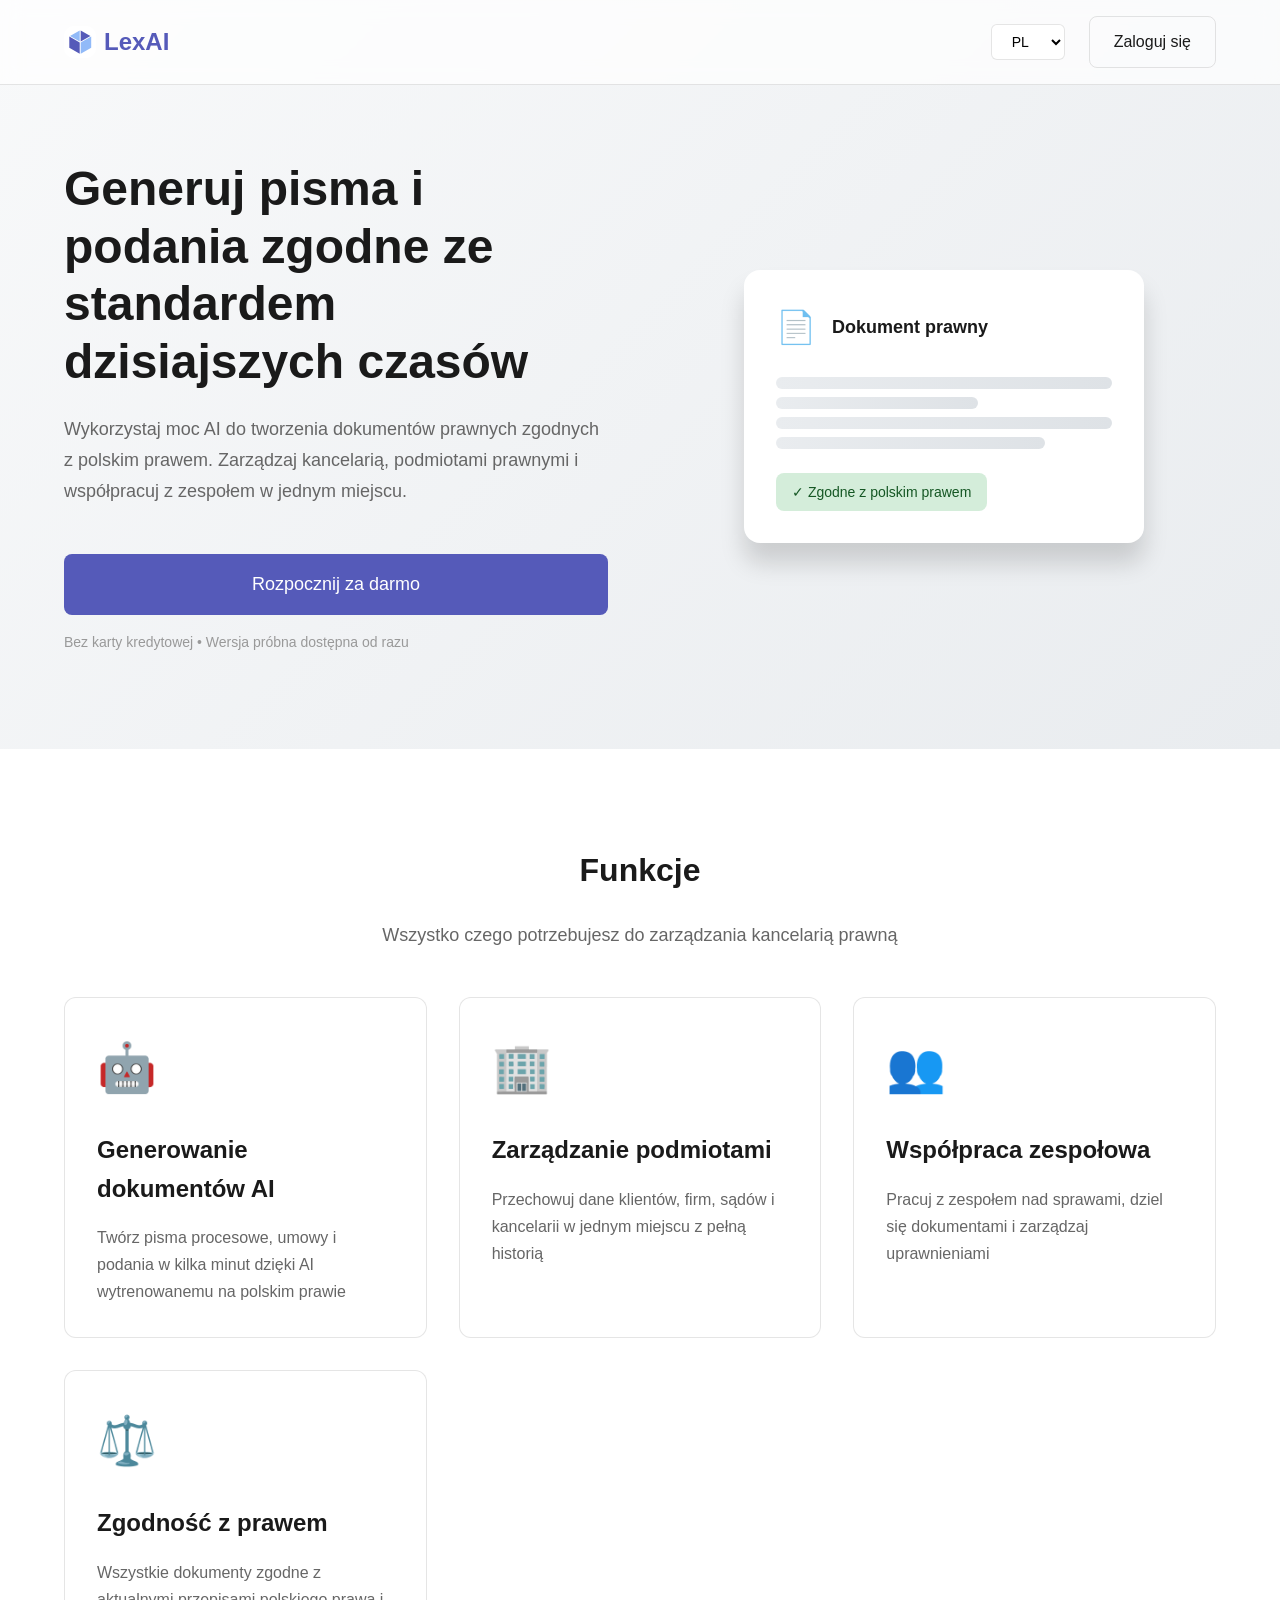
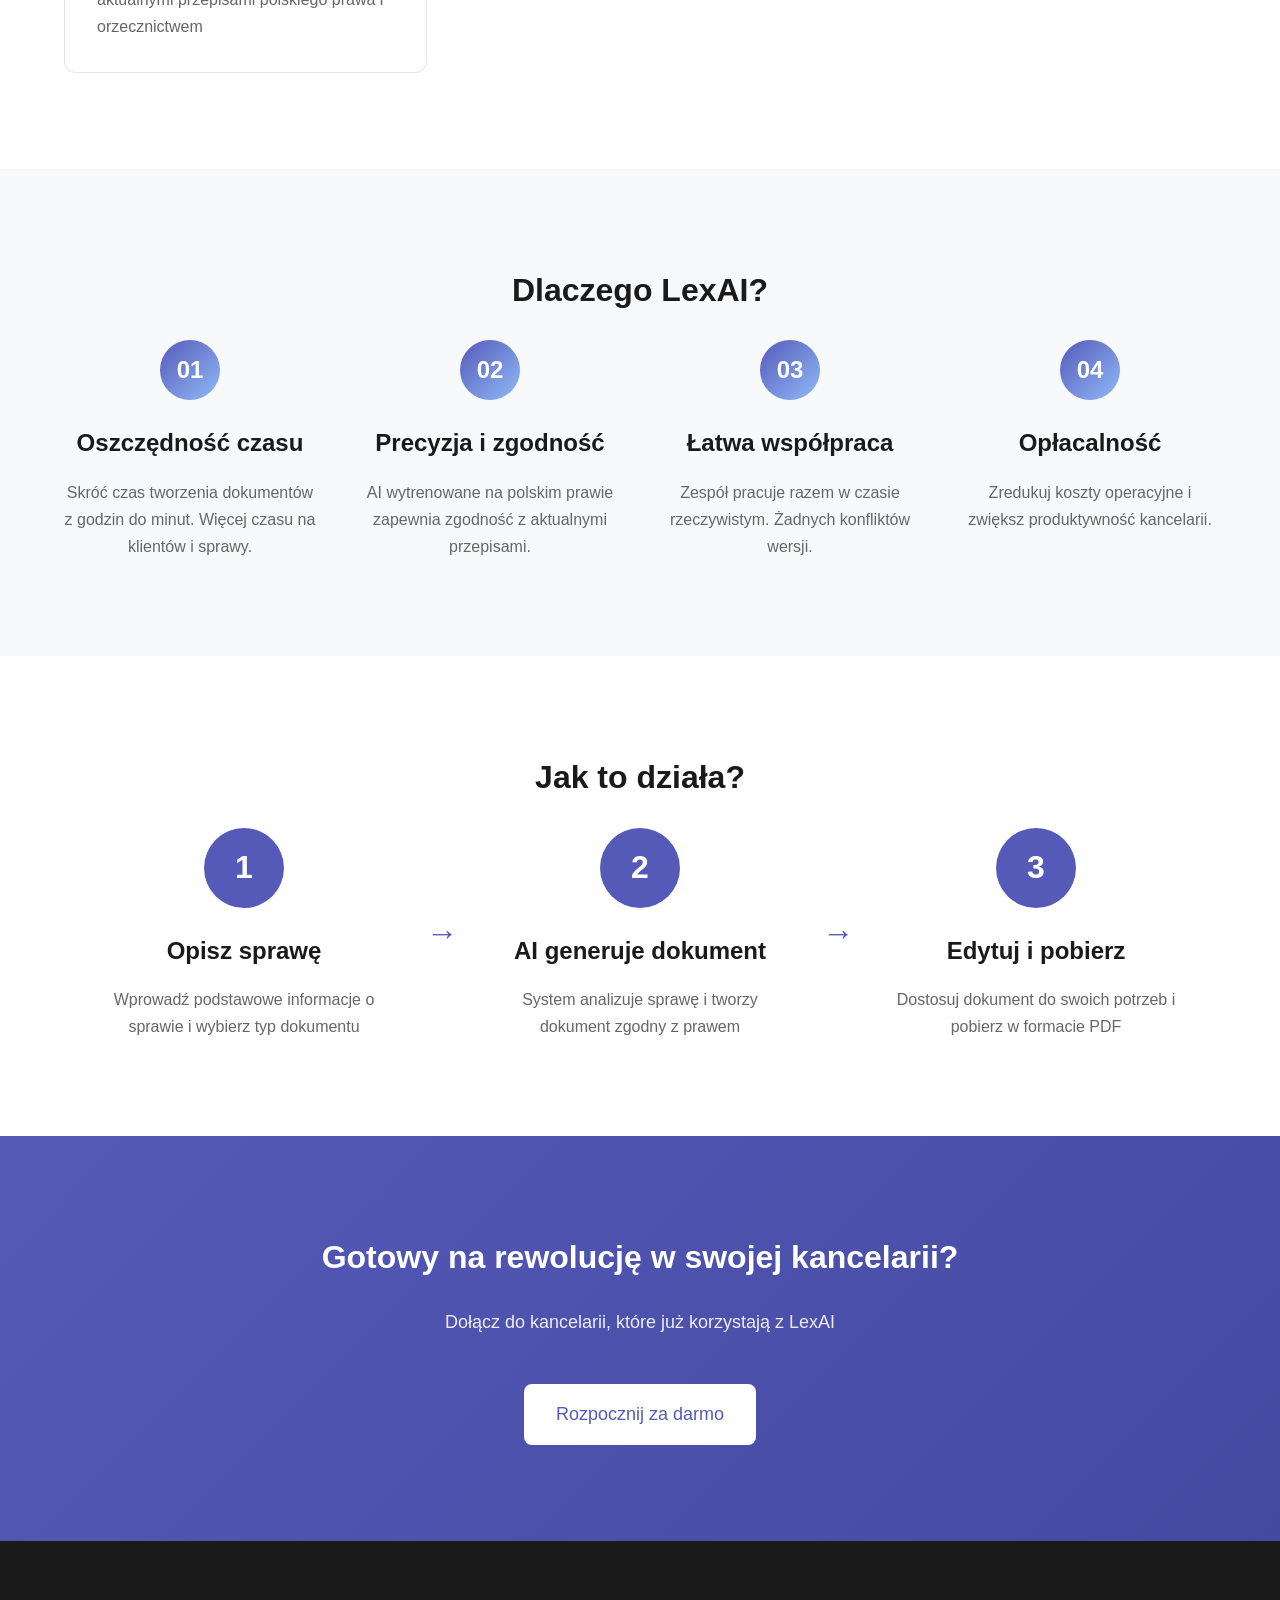
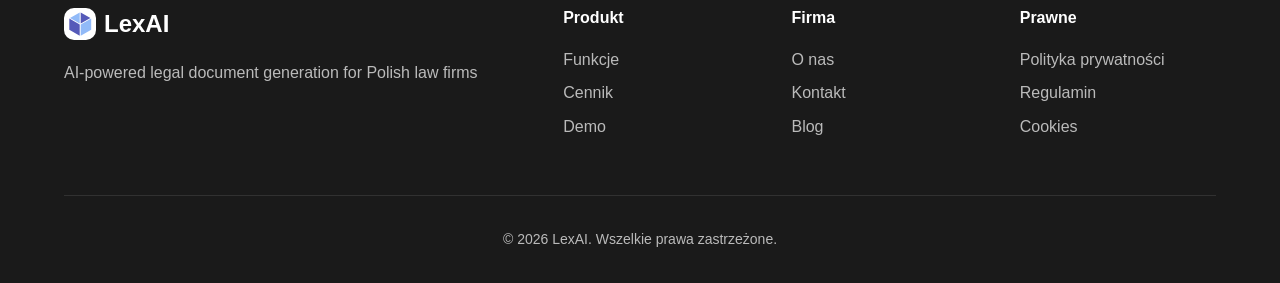
==== index.html @ 86d482b5 "Landing vibe" ====
<!DOCTYPE html>
<html lang="pl">
<head>
    <meta charset="UTF-8">
    <meta name="viewport" content="width=device-width, initial-scale=1.0">
    
    <!-- SEO Meta Tags -->
    <title>LexAI - AI-Powered Legal Document Generation for Polish Law Firms</title>
    <meta name="description" content="Generuj dokumenty prawne zgodne z polskim prawem za pomocą AI. Zarządzaj kancelarią, podmiotami prawnymi i współpracuj z zespołem w jednym miejscu.">
    <meta name="keywords" content="AI dokumenty prawne, generowanie pism, kancelaria prawna, polskie prawo, automatyzacja prawna">
    <meta name="author" content="LexAI">
    <meta name="robots" content="index, follow">
    
    <!-- Open Graph / Facebook -->
    <meta property="og:type" content="website">
    <meta property="og:url" content="https://lexai.pl/">
    <meta property="og:title" content="LexAI - AI-Powered Legal Document Generation">
    <meta property="og:description" content="Generuj dokumenty prawne zgodne z polskim prawem za pomocą AI">
    <meta property="og:image" content="https://lexai.pl/assets/images/og-image.jpg">
    
    <!-- Twitter -->
    <meta property="twitter:card" content="summary_large_image">
    <meta property="twitter:url" content="https://lexai.pl/">
    <meta property="twitter:title" content="LexAI - AI-Powered Legal Document Generation">
    <meta property="twitter:description" content="Generuj dokumenty prawne zgodne z polskim prawem za pomocą AI">
    <meta property="twitter:image" content="https://lexai.pl/assets/images/og-image.jpg">
    
    <!-- Canonical URL -->
    <link rel="canonical" href="https://lexai.pl/">
    
    <!-- Language Alternatives -->
    <link rel="alternate" hreflang="pl" href="https://lexai.pl/">
    <link rel="alternate" hreflang="en" href="https://lexai.pl/?lang=en">
    <link rel="alternate" hreflang="x-default" href="https://lexai.pl/">
    
    <!-- Favicon -->
    <link rel="icon" type="image/svg+xml" href="assets/images/favicon.svg">
    
    <!-- Stylesheets -->
    <link rel="stylesheet" href="css/styles.css">
    
    <!-- Structured Data -->
    <script type="application/ld+json">
    {
      "@context": "https://schema.org",
      "@type": "SoftwareApplication",
      "name": "LexAI",
      "applicationCategory": "BusinessApplication",
      "operatingSystem": "Web",
      "offers": {
        "@type": "Offer",
        "price": "0",
        "priceCurrency": "PLN"
      },
      "description": "AI-powered legal document generation platform for Polish law firms",
      "provider": {
        "@type": "Organization",
        "name": "LexAI",
        "url": "https://lexai.pl"
      }
    }
    </script>
</head>
<body>
    <!-- Header -->
    <header class="header">
        <nav class="nav container">
            <div class="nav-logo">
                <svg width="32" height="32" viewBox="0 0 32 32" xmlns="http://www.w3.org/2000/svg" aria-label="LexAI Logo">
                    <g fill="none" fillRule="evenodd">
                        <path d="M10 0h12a10 10 0 0110 10v12a10 10 0 01-10 10H10A10 10 0 010 22V10A10 10 0 0110 0z" fill="#FFF"/>
                        <path d="M5.3 10.6l10.4 6v11.1l-10.4-6v-11zm11.4-6.2l9.7 5.5-9.7 5.6V4.4z" fill="#555AB9"/>
                        <path d="M27.2 10.6v11.2l-10.5 6V16.5l10.5-6zM15.7 4.4v11L6 10l9.7-5.5z" fill="#91BAF8"/>
                    </g>
                </svg>
                <span class="nav-logo-text">LexAI</span>
            </div>
            
            <div class="nav-actions">
                <select id="language-selector" class="language-selector" aria-label="Select language">
                    <option value="pl">PL</option>
                    <option value="en">EN</option>
                </select>
                <a href="http://localhost:8080" class="btn btn-outline" data-i18n="nav.login">Zaloguj się</a>
            </div>
        </nav>
    </header>

    <!-- Hero Section -->
    <section class="hero">
        <div class="container">
            <div class="hero-content">
                <h1 class="hero-title" data-i18n="hero.title">
                    Generuj pisma i podania zgodne ze standardem dzisiajszych czasów
                </h1>
                <p class="hero-subtitle" data-i18n="hero.subtitle">
                    Wykorzystaj moc AI do tworzenia dokumentów prawnych zgodnych z polskim prawem. Zarządzaj kancelarią, podmiotami prawnymi i współpracuj z zespołem w jednym miejscu.
                </p>
                <div class="hero-cta">
                    <a href="http://localhost:8080" class="btn btn-primary btn-large" data-i18n="hero.cta">
                        Rozpocznij za darmo
                    </a>
                    <p class="hero-cta-note" data-i18n="hero.ctaNote">
                        Bez karty kredytowej • Wersja próbna dostępna od razu
                    </p>
                </div>
            </div>
            <div class="hero-visual">
                <div class="hero-card">
                    <div class="hero-card-header">
                        <div class="hero-card-icon">📄</div>
                        <div class="hero-card-title">Dokument prawny</div>
                    </div>
                    <div class="hero-card-content">
                        <div class="hero-card-line"></div>
                        <div class="hero-card-line short"></div>
                        <div class="hero-card-line"></div>
                        <div class="hero-card-line medium"></div>
                    </div>
                    <div class="hero-card-badge">✓ Zgodne z polskim prawem</div>
                </div>
            </div>
        </div>
    </section>

    <!-- Features Section -->
    <section class="features" id="features">
        <div class="container">
            <h2 class="section-title" data-i18n="features.title">Funkcje</h2>
            <p class="section-subtitle" data-i18n="features.subtitle">
                Wszystko czego potrzebujesz do zarządzania kancelarią prawną
            </p>
            
            <div class="features-grid">
                <article class="feature-card">
                    <div class="feature-icon">🤖</div>
                    <h3 class="feature-title" data-i18n="features.ai.title">Generowanie dokumentów AI</h3>
                    <p class="feature-description" data-i18n="features.ai.description">
                        Twórz pisma procesowe, umowy i podania w kilka minut dzięki AI wytrenowanemu na polskim prawie
                    </p>
                </article>
                
                <article class="feature-card">
                    <div class="feature-icon">🏢</div>
                    <h3 class="feature-title" data-i18n="features.entities.title">Zarządzanie podmiotami</h3>
                    <p class="feature-description" data-i18n="features.entities.description">
                        Przechowuj dane klientów, firm, sądów i kancelarii w jednym miejscu z pełną historią
                    </p>
                </article>
                
                <article class="feature-card">
                    <div class="feature-icon">👥</div>
                    <h3 class="feature-title" data-i18n="features.team.title">Współpraca zespołowa</h3>
                    <p class="feature-description" data-i18n="features.team.description">
                        Pracuj z zespołem nad sprawami, dziel się dokumentami i zarządzaj uprawnieniami
                    </p>
                </article>
                
                <article class="feature-card">
                    <div class="feature-icon">⚖️</div>
                    <h3 class="feature-title" data-i18n="features.compliance.title">Zgodność z prawem</h3>
                    <p class="feature-description" data-i18n="features.compliance.description">
                        Wszystkie dokumenty zgodne z aktualnymi przepisami polskiego prawa i orzecznictwem
                    </p>
                </article>
            </div>
        </div>
    </section>

    <!-- Benefits Section -->
    <section class="benefits">
        <div class="container">
            <h2 class="section-title" data-i18n="benefits.title">Dlaczego LexAI?</h2>
            
            <div class="benefits-grid">
                <div class="benefit-item">
                    <div class="benefit-number">01</div>
                    <h3 class="benefit-title" data-i18n="benefits.time.title">Oszczędność czasu</h3>
                    <p class="benefit-description" data-i18n="benefits.time.description">
                        Skróć czas tworzenia dokumentów z godzin do minut. Więcej czasu na klientów i sprawy.
                    </p>
                </div>
                
                <div class="benefit-item">
                    <div class="benefit-number">02</div>
                    <h3 class="benefit-title" data-i18n="benefits.accuracy.title">Precyzja i zgodność</h3>
                    <p class="benefit-description" data-i18n="benefits.accuracy.description">
                        AI wytrenowane na polskim prawie zapewnia zgodność z aktualnymi przepisami.
                    </p>
                </div>
                
                <div class="benefit-item">
                    <div class="benefit-number">03</div>
                    <h3 class="benefit-title" data-i18n="benefits.collaboration.title">Łatwa współpraca</h3>
                    <p class="benefit-description" data-i18n="benefits.collaboration.description">
                        Zespół pracuje razem w czasie rzeczywistym. Żadnych konfliktów wersji.
                    </p>
                </div>
                
                <div class="benefit-item">
                    <div class="benefit-number">04</div>
                    <h3 class="benefit-title" data-i18n="benefits.cost.title">Opłacalność</h3>
                    <p class="benefit-description" data-i18n="benefits.cost.description">
                        Zredukuj koszty operacyjne i zwiększ produktywność kancelarii.
                    </p>
                </div>
            </div>
        </div>
    </section>

    <!-- How It Works Section -->
    <section class="how-it-works">
        <div class="container">
            <h2 class="section-title" data-i18n="howItWorks.title">Jak to działa?</h2>
            
            <div class="steps">
                <div class="step">
                    <div class="step-number">1</div>
                    <div class="step-content">
                        <h3 class="step-title" data-i18n="howItWorks.step1.title">Opisz sprawę</h3>
                        <p class="step-description" data-i18n="howItWorks.step1.description">
                            Wprowadź podstawowe informacje o sprawie i wybierz typ dokumentu
                        </p>
                    </div>
                </div>
                
                <div class="step-arrow">→</div>
                
                <div class="step">
                    <div class="step-number">2</div>
                    <div class="step-content">
                        <h3 class="step-title" data-i18n="howItWorks.step2.title">AI generuje dokument</h3>
                        <p class="step-description" data-i18n="howItWorks.step2.description">
                            System analizuje sprawę i tworzy dokument zgodny z prawem
                        </p>
                    </div>
                </div>
                
                <div class="step-arrow">→</div>
                
                <div class="step">
                    <div class="step-number">3</div>
                    <div class="step-content">
                        <h3 class="step-title" data-i18n="howItWorks.step3.title">Edytuj i pobierz</h3>
                        <p class="step-description" data-i18n="howItWorks.step3.description">
                            Dostosuj dokument do swoich potrzeb i pobierz w formacie PDF
                        </p>
                    </div>
                </div>
            </div>
        </div>
    </section>

    <!-- CTA Section -->
    <section class="cta">
        <div class="container">
            <div class="cta-content">
                <h2 class="cta-title" data-i18n="cta.title">
                    Gotowy na rewolucję w swojej kancelarii?
                </h2>
                <p class="cta-subtitle" data-i18n="cta.subtitle">
                    Dołącz do kancelarii, które już korzystają z LexAI
                </p>
                <a href="http://localhost:8080" class="btn btn-primary btn-large" data-i18n="cta.button">
                    Rozpocznij za darmo
                </a>
            </div>
        </div>
    </section>

    <!-- Footer -->
    <footer class="footer">
        <div class="container">
            <div class="footer-content">
                <div class="footer-brand">
                    <div class="footer-logo">
                        <svg width="32" height="32" viewBox="0 0 32 32" xmlns="http://www.w3.org/2000/svg">
                            <g fill="none" fillRule="evenodd">
                                <path d="M10 0h12a10 10 0 0110 10v12a10 10 0 01-10 10H10A10 10 0 010 22V10A10 10 0 0110 0z" fill="#FFF"/>
                                <path d="M5.3 10.6l10.4 6v11.1l-10.4-6v-11zm11.4-6.2l9.7 5.5-9.7 5.6V4.4z" fill="#555AB9"/>
                                <path d="M27.2 10.6v11.2l-10.5 6V16.5l10.5-6zM15.7 4.4v11L6 10l9.7-5.5z" fill="#91BAF8"/>
                            </g>
                        </svg>
                        <span>LexAI</span>
                    </div>
                    <p class="footer-description" data-i18n="footer.description">
                        AI-powered legal document generation for Polish law firms
                    </p>
                </div>
                
                <div class="footer-links">
                    <div class="footer-column">
                        <h4 class="footer-column-title" data-i18n="footer.product">Produkt</h4>
                        <ul class="footer-list">
                            <li><a href="#features" data-i18n="footer.features">Funkcje</a></li>
                            <li><a href="http://localhost:8080" data-i18n="footer.pricing">Cennik</a></li>
                            <li><a href="http://localhost:8080" data-i18n="footer.demo">Demo</a></li>
                        </ul>
                    </div>
                    
                    <div class="footer-column">
                        <h4 class="footer-column-title" data-i18n="footer.company">Firma</h4>
                        <ul class="footer-list">
                            <li><a href="#" data-i18n="footer.about">O nas</a></li>
                            <li><a href="#" data-i18n="footer.contact">Kontakt</a></li>
                            <li><a href="#" data-i18n="footer.blog">Blog</a></li>
                        </ul>
                    </div>
                    
                    <div class="footer-column">
                        <h4 class="footer-column-title" data-i18n="footer.legal">Prawne</h4>
                        <ul class="footer-list">
                            <li><a href="#" data-i18n="footer.privacy">Polityka prywatności</a></li>
                            <li><a href="#" data-i18n="footer.terms">Regulamin</a></li>
                            <li><a href="#" data-i18n="footer.cookies">Cookies</a></li>
                        </ul>
                    </div>
                </div>
            </div>
            
            <div class="footer-bottom">
                <p class="footer-copyright">
                    &copy; <span id="current-year">2026</span> LexAI. <span data-i18n="footer.rights">Wszelkie prawa zastrzeżone.</span>
                </p>
            </div>
        </div>
    </footer>

    <!-- Scripts -->
    <script src="js/i18n.js"></script>
    <script src="js/main.js"></script>
</body>
</html>
---- css/styles.css ----
/* CSS Variables - Design System */
:root {
    /* Colors */
    --primary: #555AB9;
    --primary-dark: #4449a0;
    --primary-light: #91BAF8;
    --text-primary: #1a1a1a;
    --text-secondary: #666;
    --text-light: #999;
    --bg-white: #ffffff;
    --bg-light: #f8f9fa;
    --bg-glass: rgba(255, 255, 255, 0.7);
    --border-color: rgba(0, 0, 0, 0.1);

    /* Typography */
    --font-family: -apple-system, BlinkMacSystemFont, 'Segoe UI', 'Roboto', 'Oxygen', 'Ubuntu', 'Cantarell', 'Fira Sans', 'Droid Sans', 'Helvetica Neue', sans-serif;
    --font-size-base: 16px;
    --font-size-sm: 14px;
    --font-size-lg: 18px;
    --font-size-xl: 24px;
    --font-size-2xl: 32px;
    --font-size-3xl: 48px;

    /* Spacing */
    --spacing-xs: 0.5rem;
    --spacing-sm: 1rem;
    --spacing-md: 1.5rem;
    --spacing-lg: 2rem;
    --spacing-xl: 3rem;
    --spacing-2xl: 4rem;
    --spacing-3xl: 6rem;

    /* Border Radius */
    --radius-sm: 0.375rem;
    --radius-md: 0.5rem;
    --radius-lg: 0.75rem;
    --radius-xl: 1rem;

    /* Shadows */
    --shadow-sm: 0 1px 2px rgba(0, 0, 0, 0.05);
    --shadow-md: 0 4px 6px rgba(0, 0, 0, 0.07);
    --shadow-lg: 0 10px 15px rgba(0, 0, 0, 0.1);
    --shadow-xl: 0 20px 25px rgba(0, 0, 0, 0.15);

    /* Transitions */
    --transition-fast: 150ms ease;
    --transition-base: 200ms ease;
    --transition-slow: 300ms ease;
}

/* Reset & Base Styles */
* {
    margin: 0;
    padding: 0;
    box-sizing: border-box;
}

html {
    scroll-behavior: smooth;
}

body {
    font-family: var(--font-family);
    font-size: var(--font-size-base);
    line-height: 1.6;
    color: var(--text-primary);
    background-color: var(--bg-white);
    -webkit-font-smoothing: antialiased;
    -moz-osx-font-smoothing: grayscale;
}

img {
    max-width: 100%;
    height: auto;
    display: block;
}

a {
    text-decoration: none;
    color: inherit;
    transition: color var(--transition-base);
}

/* Container */
.container {
    max-width: 1200px;
    margin: 0 auto;
    padding: 0 var(--spacing-md);
}

/* Header */
.header {
    position: fixed;
    top: 0;
    left: 0;
    right: 0;
    background-color: var(--bg-glass);
    backdrop-filter: blur(10px);
    -webkit-backdrop-filter: blur(10px);
    border-bottom: 1px solid var(--border-color);
    z-index: 100;
    padding: var(--spacing-sm) 0;
}

.nav {
    display: flex;
    justify-content: space-between;
    align-items: center;
}

.nav-logo {
    display: flex;
    align-items: center;
    gap: var(--spacing-xs);
    font-size: var(--font-size-xl);
    font-weight: 700;
    color: var(--primary);
}

.nav-logo-text {
    font-size: var(--font-size-xl);
}

.nav-actions {
    display: flex;
    align-items: center;
    gap: var(--spacing-md);
}

.language-selector {
    padding: 0.5rem 1rem;
    border: 1px solid var(--border-color);
    border-radius: var(--radius-sm);
    background-color: var(--bg-white);
    font-size: var(--font-size-sm);
    cursor: pointer;
    transition: all var(--transition-base);
}

.language-selector:hover {
    border-color: var(--primary);
}

/* Buttons */
.btn {
    display: inline-flex;
    align-items: center;
    justify-content: center;
    padding: 0.75rem 1.5rem;
    border-radius: var(--radius-md);
    font-size: var(--font-size-base);
    font-weight: 500;
    cursor: pointer;
    transition: all var(--transition-base);
    border: none;
    text-decoration: none;
}

.btn-primary {
    background-color: var(--primary);
    color: white;
}

.btn-primary:hover {
    background-color: var(--primary-dark);
    transform: translateY(-1px);
    box-shadow: var(--shadow-md);
}

.btn-outline {
    background-color: transparent;
    color: var(--text-primary);
    border: 1px solid var(--border-color);
}

.btn-outline:hover {
    border-color: var(--primary);
    color: var(--primary);
}

.btn-large {
    padding: 1rem 2rem;
    font-size: var(--font-size-lg);
}

/* Hero Section */
.hero {
    padding: calc(var(--spacing-3xl) + 64px) 0 var(--spacing-3xl);
    background: linear-gradient(135deg, #f8f9fa 0%, #e9ecef 100%);
}

.hero .container {
    display: grid;
    grid-template-columns: 1fr 1fr;
    gap: var(--spacing-2xl);
    align-items: center;
}

.hero-title {
    font-size: var(--font-size-3xl);
    font-weight: 700;
    line-height: 1.2;
    margin-bottom: var(--spacing-md);
    color: var(--text-primary);
}

.hero-subtitle {
    font-size: var(--font-size-lg);
    color: var(--text-secondary);
    margin-bottom: var(--spacing-xl);
    line-height: 1.7;
}

.hero-cta {
    display: flex;
    flex-direction: column;
    gap: var(--spacing-sm);
}

.hero-cta-note {
    font-size: var(--font-size-sm);
    color: var(--text-light);
}

.hero-visual {
    display: flex;
    justify-content: center;
    align-items: center;
}

.hero-card {
    background: white;
    border-radius: var(--radius-xl);
    padding: var(--spacing-lg);
    box-shadow: var(--shadow-xl);
    width: 100%;
    max-width: 400px;
}

.hero-card-header {
    display: flex;
    align-items: center;
    gap: var(--spacing-sm);
    margin-bottom: var(--spacing-md);
}

.hero-card-icon {
    font-size: var(--font-size-2xl);
}

.hero-card-title {
    font-size: var(--font-size-lg);
    font-weight: 600;
}

.hero-card-content {
    display: flex;
    flex-direction: column;
    gap: var(--spacing-xs);
    margin-bottom: var(--spacing-md);
}

.hero-card-line {
    height: 12px;
    background: linear-gradient(90deg, #e9ecef 0%, #dee2e6 100%);
    border-radius: var(--radius-sm);
}

.hero-card-line.short {
    width: 60%;
}

.hero-card-line.medium {
    width: 80%;
}

.hero-card-badge {
    display: inline-flex;
    align-items: center;
    padding: 0.5rem 1rem;
    background-color: #d4edda;
    color: #155724;
    border-radius: var(--radius-md);
    font-size: var(--font-size-sm);
    font-weight: 500;
}

/* Section Styles */
section {
    padding: var(--spacing-3xl) 0;
}

.section-title {
    font-size: var(--font-size-2xl);
    font-weight: 700;
    text-align: center;
    margin-bottom: var(--spacing-md);
    color: var(--text-primary);
}

.section-subtitle {
    font-size: var(--font-size-lg);
    text-align: center;
    color: var(--text-secondary);
    margin-bottom: var(--spacing-xl);
}

/* Features Section */
.features {
    background-color: var(--bg-white);
}

.features-grid {
    display: grid;
    grid-template-columns: repeat(auto-fit, minmax(280px, 1fr));
    gap: var(--spacing-lg);
}

.feature-card {
    padding: var(--spacing-lg);
    background: white;
    border: 1px solid var(--border-color);
    border-radius: var(--radius-lg);
    transition: all var(--transition-base);
}

.feature-card:hover {
    transform: translateY(-4px);
    box-shadow: var(--shadow-lg);
    border-color: var(--primary);
}

.feature-icon {
    font-size: 3rem;
    margin-bottom: var(--spacing-md);
}

.feature-title {
    font-size: var(--font-size-xl);
    font-weight: 600;
    margin-bottom: var(--spacing-sm);
    color: var(--text-primary);
}

.feature-description {
    color: var(--text-secondary);
    line-height: 1.7;
}

/* Benefits Section */
.benefits {
    background-color: var(--bg-light);
}

.benefits-grid {
    display: grid;
    grid-template-columns: repeat(auto-fit, minmax(250px, 1fr));
    gap: var(--spacing-xl);
}

.benefit-item {
    text-align: center;
}

.benefit-number {
    display: inline-flex;
    align-items: center;
    justify-content: center;
    width: 60px;
    height: 60px;
    background: linear-gradient(135deg, var(--primary) 0%, var(--primary-light) 100%);
    color: white;
    font-size: var(--font-size-xl);
    font-weight: 700;
    border-radius: 50%;
    margin-bottom: var(--spacing-md);
}

.benefit-title {
    font-size: var(--font-size-xl);
    font-weight: 600;
    margin-bottom: var(--spacing-sm);
    color: var(--text-primary);
}

.benefit-description {
    color: var(--text-secondary);
    line-height: 1.7;
}

/* How It Works Section */
.how-it-works {
    background-color: var(--bg-white);
}

.steps {
    display: flex;
    align-items: center;
    justify-content: center;
    gap: var(--spacing-lg);
    flex-wrap: wrap;
}

.step {
    flex: 1;
    min-width: 250px;
    max-width: 300px;
    text-align: center;
}

.step-number {
    display: inline-flex;
    align-items: center;
    justify-content: center;
    width: 80px;
    height: 80px;
    background-color: var(--primary);
    color: white;
    font-size: var(--font-size-2xl);
    font-weight: 700;
    border-radius: 50%;
    margin-bottom: var(--spacing-md);
}

.step-title {
    font-size: var(--font-size-xl);
    font-weight: 600;
    margin-bottom: var(--spacing-sm);
    color: var(--text-primary);
}

.step-description {
    color: var(--text-secondary);
    line-height: 1.7;
}

.step-arrow {
    font-size: var(--font-size-2xl);
    color: var(--primary);
    font-weight: 700;
}

/* CTA Section */
.cta {
    background: linear-gradient(135deg, var(--primary) 0%, var(--primary-dark) 100%);
    color: white;
}

.cta-content {
    text-align: center;
    max-width: 800px;
    margin: 0 auto;
}

.cta-title {
    font-size: var(--font-size-2xl);
    font-weight: 700;
    margin-bottom: var(--spacing-md);
}

.cta-subtitle {
    font-size: var(--font-size-lg);
    margin-bottom: var(--spacing-xl);
    opacity: 0.9;
}

.cta .btn-primary {
    background-color: white;
    color: var(--primary);
}

.cta .btn-primary:hover {
    background-color: var(--bg-light);
}

/* Footer */
.footer {
    background-color: var(--text-primary);
    color: white;
    padding: var(--spacing-2xl) 0 var(--spacing-lg);
}

.footer-content {
    display: grid;
    grid-template-columns: 2fr 3fr;
    gap: var(--spacing-2xl);
    margin-bottom: var(--spacing-xl);
}

.footer-logo {
    display: flex;
    align-items: center;
    gap: var(--spacing-xs);
    font-size: var(--font-size-xl);
    font-weight: 700;
    margin-bottom: var(--spacing-sm);
}

.footer-description {
    color: rgba(255, 255, 255, 0.7);
    line-height: 1.7;
}

.footer-links {
    display: grid;
    grid-template-columns: repeat(3, 1fr);
    gap: var(--spacing-lg);
}

.footer-column-title {
    font-size: var(--font-size-base);
    font-weight: 600;
    margin-bottom: var(--spacing-sm);
}

.footer-list {
    list-style: none;
}

.footer-list li {
    margin-bottom: 0.5rem;
}

.footer-list a {
    color: rgba(255, 255, 255, 0.7);
    transition: color var(--transition-base);
}

.footer-list a:hover {
    color: white;
}

.footer-bottom {
    padding-top: var(--spacing-lg);
    border-top: 1px solid rgba(255, 255, 255, 0.1);
    text-align: center;
}

.footer-copyright {
    color: rgba(255, 255, 255, 0.7);
    font-size: var(--font-size-sm);
}

/* Responsive Design */
@media (max-width: 968px) {
    .hero .container {
        grid-template-columns: 1fr;
        gap: var(--spacing-xl);
    }

    .hero-visual {
        order: -1;
    }

    .hero-title {
        font-size: var(--font-size-2xl);
    }

    .footer-content {
        grid-template-columns: 1fr;
    }

    .footer-links {
        grid-template-columns: 1fr;
    }

    .steps {
        flex-direction: column;
    }

    .step-arrow {
        transform: rotate(90deg);
    }
}

@media (max-width: 640px) {
    :root {
        --font-size-3xl: 32px;
        --font-size-2xl: 24px;
        --font-size-xl: 20px;
    }

    .nav-logo-text {
        font-size: var(--font-size-lg);
    }

    .hero {
        padding: calc(var(--spacing-2xl) + 64px) 0 var(--spacing-2xl);
    }

    section {
        padding: var(--spacing-2xl) 0;
    }

    .benefits-grid {
        grid-template-columns: 1fr;
    }
}

/* Animations */
@keyframes fadeInUp {
    from {
        opacity: 0;
        transform: translateY(20px);
    }

    to {
        opacity: 1;
        transform: translateY(0);
    }
}

.hero-content,
.hero-visual {
    animation: fadeInUp 0.6s ease-out;
}

.hero-visual {
    animation-delay: 0.2s;
}
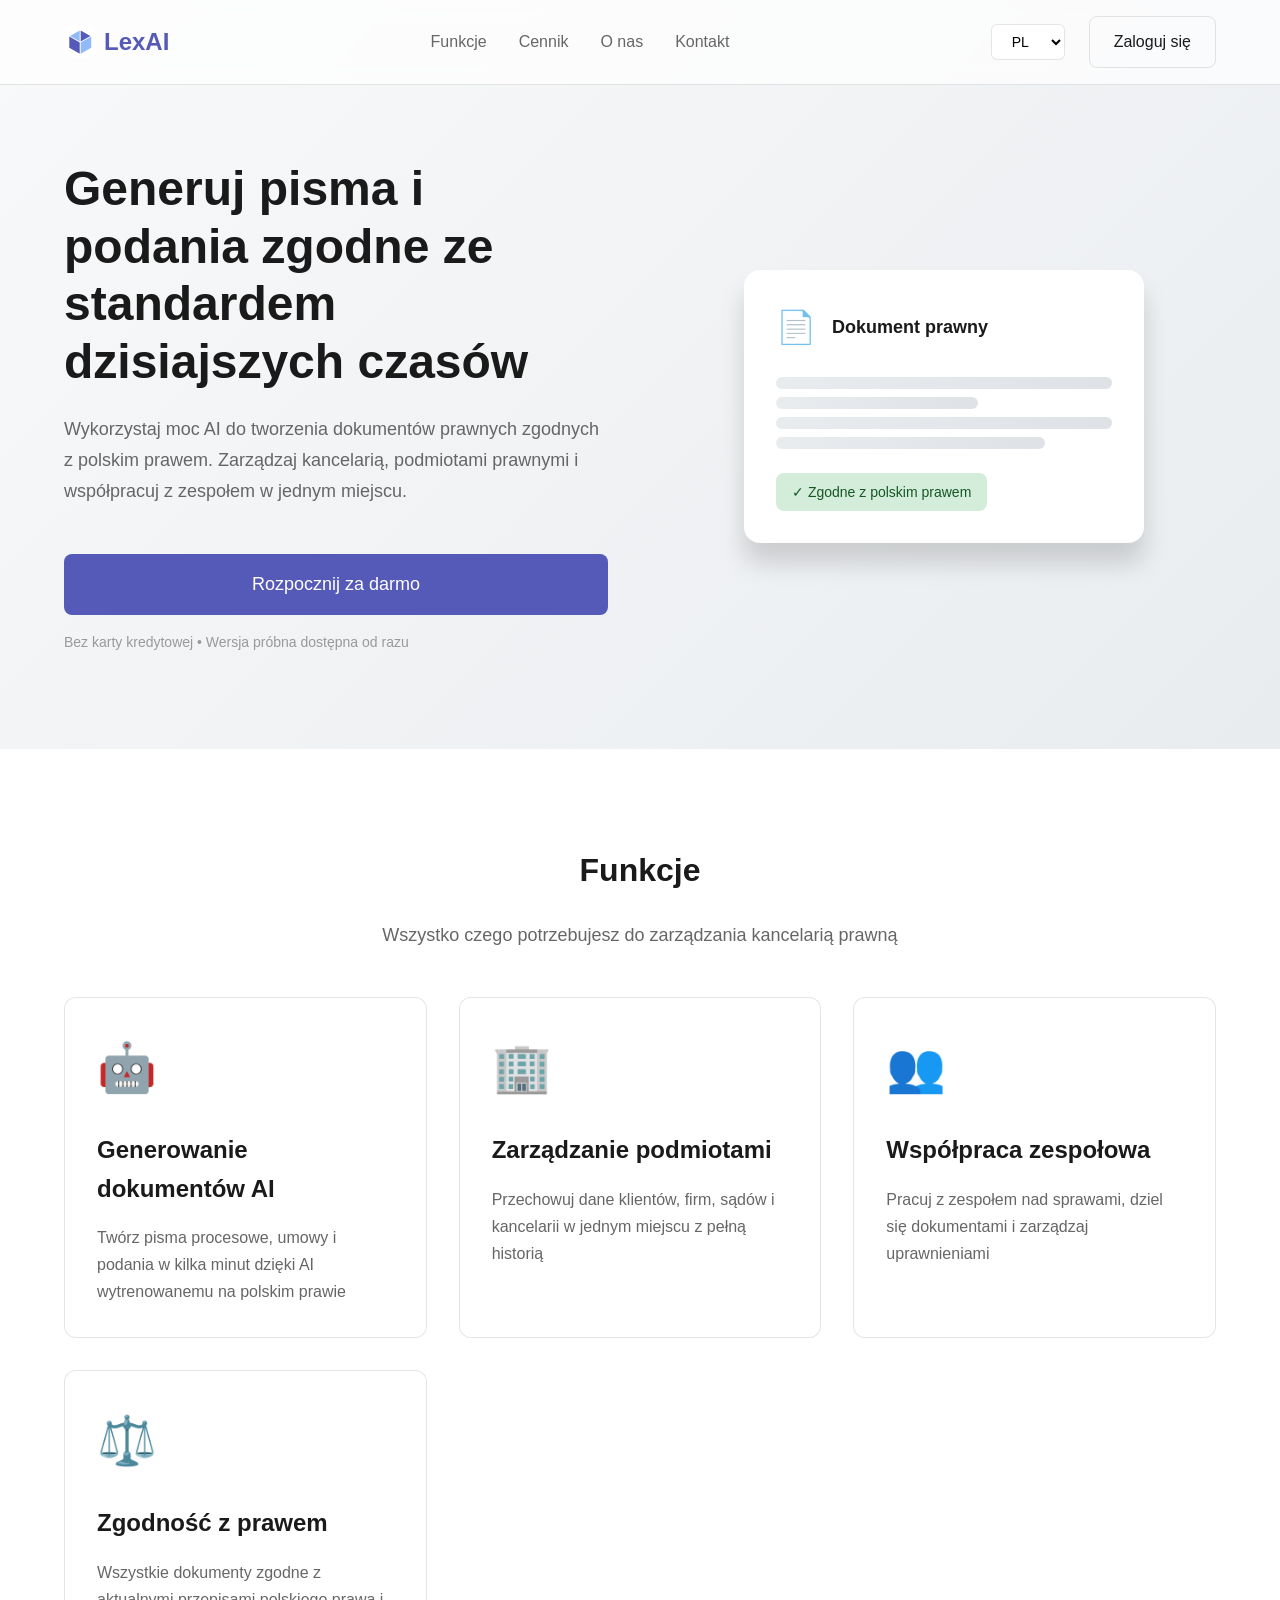
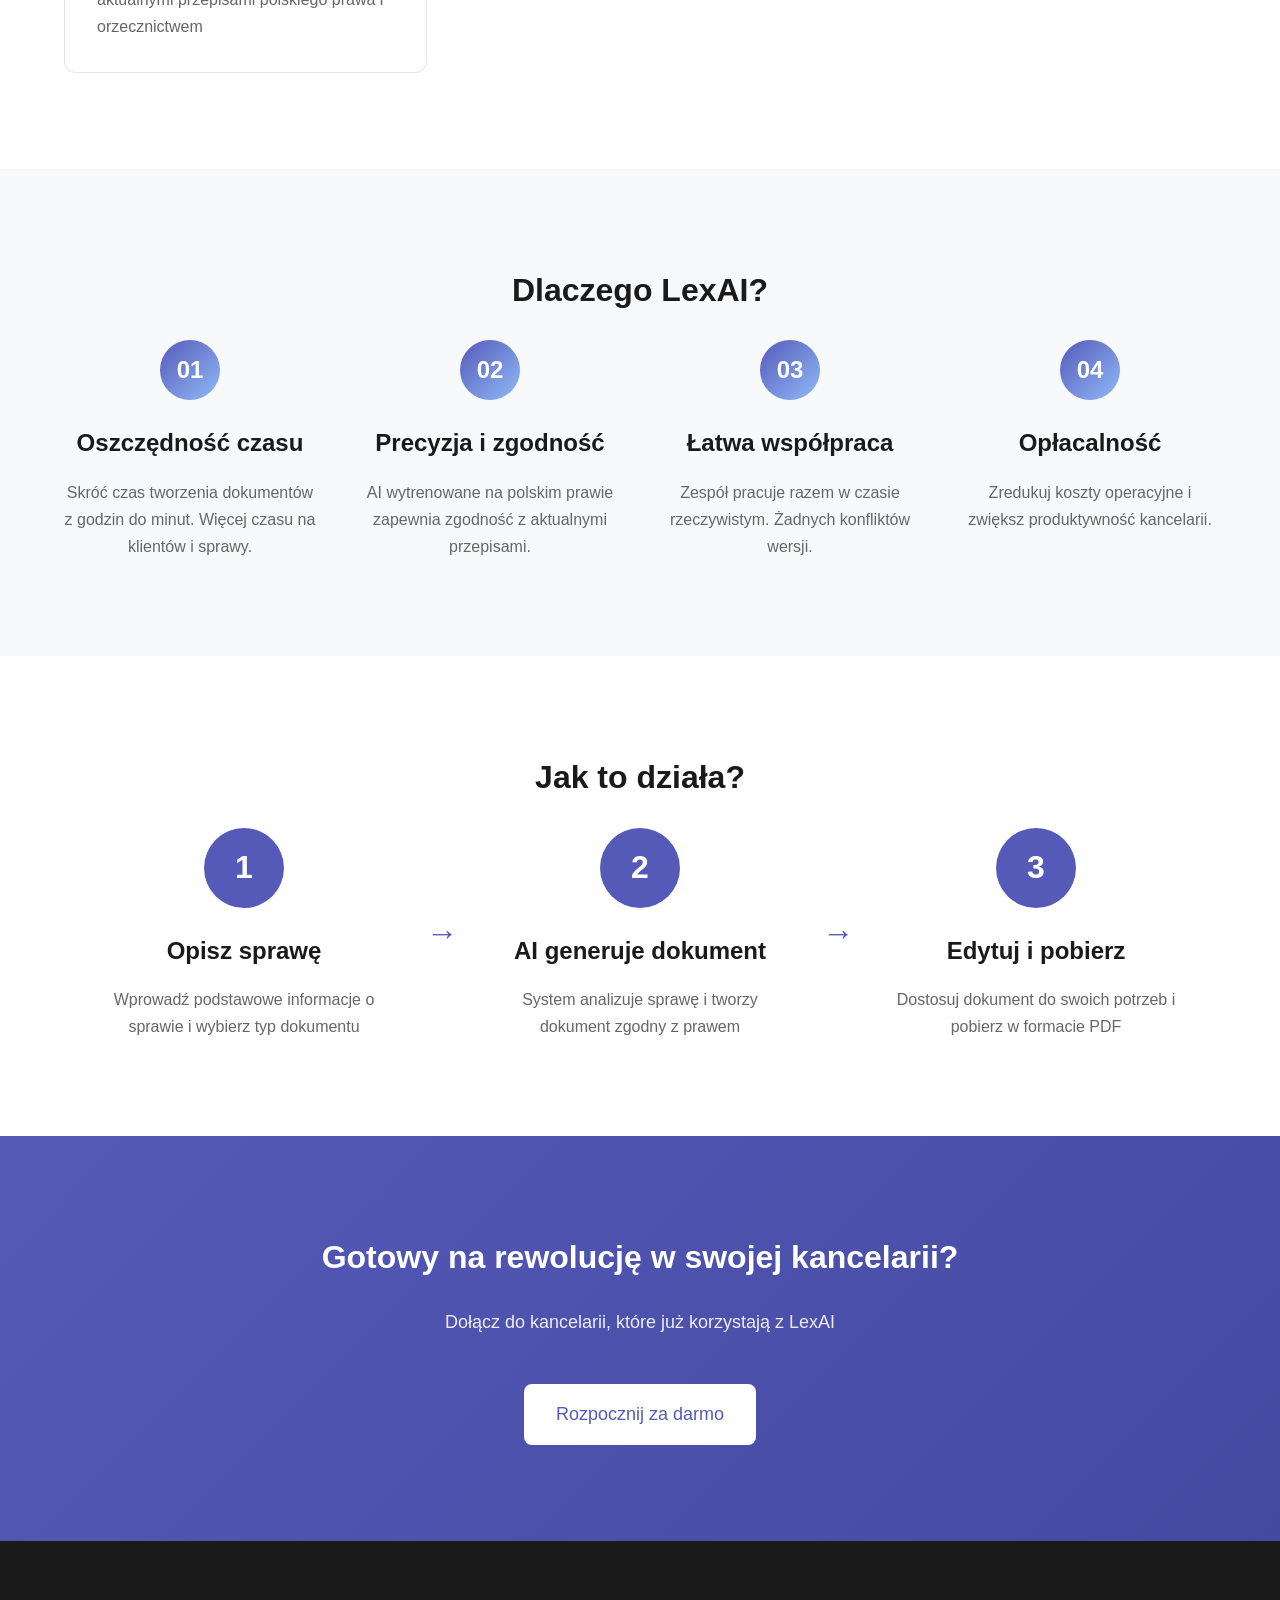
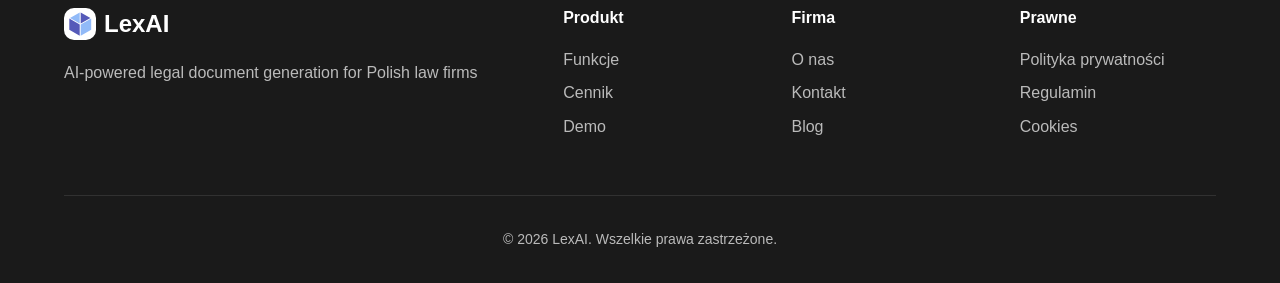
==== commit ae13a900: "Landing up" ====
--- a/index.html
+++ b/index.html
@@ -3,42 +3,42 @@
 <head>
     <meta charset="UTF-8">
     <meta name="viewport" content="width=device-width, initial-scale=1.0">
-    
+
     <!-- SEO Meta Tags -->
     <title>LexAI - AI-Powered Legal Document Generation for Polish Law Firms</title>
     <meta name="description" content="Generuj dokumenty prawne zgodne z polskim prawem za pomocą AI. Zarządzaj kancelarią, podmiotami prawnymi i współpracuj z zespołem w jednym miejscu.">
     <meta name="keywords" content="AI dokumenty prawne, generowanie pism, kancelaria prawna, polskie prawo, automatyzacja prawna">
     <meta name="author" content="LexAI">
     <meta name="robots" content="index, follow">
-    
+
     <!-- Open Graph / Facebook -->
     <meta property="og:type" content="website">
     <meta property="og:url" content="https://lexai.pl/">
     <meta property="og:title" content="LexAI - AI-Powered Legal Document Generation">
     <meta property="og:description" content="Generuj dokumenty prawne zgodne z polskim prawem za pomocą AI">
     <meta property="og:image" content="https://lexai.pl/assets/images/og-image.jpg">
-    
+
     <!-- Twitter -->
     <meta property="twitter:card" content="summary_large_image">
     <meta property="twitter:url" content="https://lexai.pl/">
     <meta property="twitter:title" content="LexAI - AI-Powered Legal Document Generation">
     <meta property="twitter:description" content="Generuj dokumenty prawne zgodne z polskim prawem za pomocą AI">
     <meta property="twitter:image" content="https://lexai.pl/assets/images/og-image.jpg">
-    
+
     <!-- Canonical URL -->
     <link rel="canonical" href="https://lexai.pl/">
-    
+
     <!-- Language Alternatives -->
     <link rel="alternate" hreflang="pl" href="https://lexai.pl/">
     <link rel="alternate" hreflang="en" href="https://lexai.pl/?lang=en">
     <link rel="alternate" hreflang="x-default" href="https://lexai.pl/">
-    
+
     <!-- Favicon -->
     <link rel="icon" type="image/svg+xml" href="assets/images/favicon.svg">
-    
+
     <!-- Stylesheets -->
     <link rel="stylesheet" href="css/styles.css">
-    
+
     <!-- Structured Data -->
     <script type="application/ld+json">
     {
@@ -66,16 +66,25 @@
     <header class="header">
         <nav class="nav container">
             <div class="nav-logo">
-                <svg width="32" height="32" viewBox="0 0 32 32" xmlns="http://www.w3.org/2000/svg" aria-label="LexAI Logo">
-                    <g fill="none" fillRule="evenodd">
-                        <path d="M10 0h12a10 10 0 0110 10v12a10 10 0 01-10 10H10A10 10 0 010 22V10A10 10 0 0110 0z" fill="#FFF"/>
-                        <path d="M5.3 10.6l10.4 6v11.1l-10.4-6v-11zm11.4-6.2l9.7 5.5-9.7 5.6V4.4z" fill="#555AB9"/>
-                        <path d="M27.2 10.6v11.2l-10.5 6V16.5l10.5-6zM15.7 4.4v11L6 10l9.7-5.5z" fill="#91BAF8"/>
-                    </g>
-                </svg>
-                <span class="nav-logo-text">LexAI</span>
-            </div>
-            
+                <a href="index.html" style="display: flex; align-items: center; gap: var(--spacing-xs);">
+                    <svg width="32" height="32" viewBox="0 0 32 32" xmlns="http://www.w3.org/2000/svg" aria-label="LexAI Logo">
+                        <g fill="none" fillRule="evenodd">
+                            <path d="M10 0h12a10 10 0 0110 10v12a10 10 0 01-10 10H10A10 10 0 010 22V10A10 10 0 0110 0z" fill="#FFF"/>
+                            <path d="M5.3 10.6l10.4 6v11.1l-10.4-6v-11zm11.4-6.2l9.7 5.5-9.7 5.6V4.4z" fill="#555AB9"/>
+                            <path d="M27.2 10.6v11.2l-10.5 6V16.5l10.5-6zM15.7 4.4v11L6 10l9.7-5.5z" fill="#91BAF8"/>
+                        </g>
+                    </svg>
+                    <span class="nav-logo-text">LexAI</span>
+                </a>
+            </div>
+
+            <div class="nav-menu">
+                <a href="index.html#features" class="nav-link" data-i18n="footer.features">Funkcje</a>
+                <a href="plans.html" class="nav-link" data-i18n="footer.pricing">Cennik</a>
+                <a href="about.html" class="nav-link" data-i18n="footer.about">O nas</a>
+                <a href="contact.html" class="nav-link" data-i18n="footer.contact">Kontakt</a>
+            </div>
+
             <div class="nav-actions">
                 <select id="language-selector" class="language-selector" aria-label="Select language">
                     <option value="pl">PL</option>
@@ -130,7 +139,7 @@
             <p class="section-subtitle" data-i18n="features.subtitle">
                 Wszystko czego potrzebujesz do zarządzania kancelarią prawną
             </p>
-            
+
             <div class="features-grid">
                 <article class="feature-card">
                     <div class="feature-icon">🤖</div>
@@ -139,7 +148,7 @@
                         Twórz pisma procesowe, umowy i podania w kilka minut dzięki AI wytrenowanemu na polskim prawie
                     </p>
                 </article>
-                
+
                 <article class="feature-card">
                     <div class="feature-icon">🏢</div>
                     <h3 class="feature-title" data-i18n="features.entities.title">Zarządzanie podmiotami</h3>
@@ -147,7 +156,7 @@
                         Przechowuj dane klientów, firm, sądów i kancelarii w jednym miejscu z pełną historią
                     </p>
                 </article>
-                
+
                 <article class="feature-card">
                     <div class="feature-icon">👥</div>
                     <h3 class="feature-title" data-i18n="features.team.title">Współpraca zespołowa</h3>
@@ -155,7 +164,7 @@
                         Pracuj z zespołem nad sprawami, dziel się dokumentami i zarządzaj uprawnieniami
                     </p>
                 </article>
-                
+
                 <article class="feature-card">
                     <div class="feature-icon">⚖️</div>
                     <h3 class="feature-title" data-i18n="features.compliance.title">Zgodność z prawem</h3>
@@ -171,7 +180,7 @@
     <section class="benefits">
         <div class="container">
             <h2 class="section-title" data-i18n="benefits.title">Dlaczego LexAI?</h2>
-            
+
             <div class="benefits-grid">
                 <div class="benefit-item">
                     <div class="benefit-number">01</div>
@@ -180,7 +189,7 @@
                         Skróć czas tworzenia dokumentów z godzin do minut. Więcej czasu na klientów i sprawy.
                     </p>
                 </div>
-                
+
                 <div class="benefit-item">
                     <div class="benefit-number">02</div>
                     <h3 class="benefit-title" data-i18n="benefits.accuracy.title">Precyzja i zgodność</h3>
@@ -188,7 +197,7 @@
                         AI wytrenowane na polskim prawie zapewnia zgodność z aktualnymi przepisami.
                     </p>
                 </div>
-                
+
                 <div class="benefit-item">
                     <div class="benefit-number">03</div>
                     <h3 class="benefit-title" data-i18n="benefits.collaboration.title">Łatwa współpraca</h3>
@@ -196,7 +205,7 @@
                         Zespół pracuje razem w czasie rzeczywistym. Żadnych konfliktów wersji.
                     </p>
                 </div>
-                
+
                 <div class="benefit-item">
                     <div class="benefit-number">04</div>
                     <h3 class="benefit-title" data-i18n="benefits.cost.title">Opłacalność</h3>
@@ -212,7 +221,7 @@
     <section class="how-it-works">
         <div class="container">
             <h2 class="section-title" data-i18n="howItWorks.title">Jak to działa?</h2>
-            
+
             <div class="steps">
                 <div class="step">
                     <div class="step-number">1</div>
@@ -223,9 +232,9 @@
                         </p>
                     </div>
                 </div>
-                
+
                 <div class="step-arrow">→</div>
-                
+
                 <div class="step">
                     <div class="step-number">2</div>
                     <div class="step-content">
@@ -235,9 +244,9 @@
                         </p>
                     </div>
                 </div>
-                
+
                 <div class="step-arrow">→</div>
-                
+
                 <div class="step">
                     <div class="step-number">3</div>
                     <div class="step-content">
@@ -287,26 +296,26 @@
                         AI-powered legal document generation for Polish law firms
                     </p>
                 </div>
-                
+
                 <div class="footer-links">
                     <div class="footer-column">
                         <h4 class="footer-column-title" data-i18n="footer.product">Produkt</h4>
                         <ul class="footer-list">
-                            <li><a href="#features" data-i18n="footer.features">Funkcje</a></li>
-                            <li><a href="http://localhost:8080" data-i18n="footer.pricing">Cennik</a></li>
+                            <li><a href="index.html#features" data-i18n="footer.features">Funkcje</a></li>
+                            <li><a href="plans.html" data-i18n="footer.pricing">Cennik</a></li>
                             <li><a href="http://localhost:8080" data-i18n="footer.demo">Demo</a></li>
                         </ul>
                     </div>
-                    
+
                     <div class="footer-column">
                         <h4 class="footer-column-title" data-i18n="footer.company">Firma</h4>
                         <ul class="footer-list">
-                            <li><a href="#" data-i18n="footer.about">O nas</a></li>
-                            <li><a href="#" data-i18n="footer.contact">Kontakt</a></li>
+                            <li><a href="about.html" data-i18n="footer.about">O nas</a></li>
+                            <li><a href="contact.html" data-i18n="footer.contact">Kontakt</a></li>
                             <li><a href="#" data-i18n="footer.blog">Blog</a></li>
                         </ul>
                     </div>
-                    
+
                     <div class="footer-column">
                         <h4 class="footer-column-title" data-i18n="footer.legal">Prawne</h4>
                         <ul class="footer-list">
@@ -317,7 +326,7 @@
                     </div>
                 </div>
             </div>
-            
+
             <div class="footer-bottom">
                 <p class="footer-copyright">
                     &copy; <span id="current-year">2026</span> LexAI. <span data-i18n="footer.rights">Wszelkie prawa zastrzeżone.</span>
--- a/css/styles.css
+++ b/css/styles.css
@@ -121,6 +121,26 @@
     font-size: var(--font-size-xl);
 }
 
+.nav-menu {
+    display: flex;
+    gap: var(--spacing-lg);
+}
+
+.nav-link {
+    font-weight: 500;
+    color: var(--text-secondary);
+    transition: color var(--transition-base);
+}
+
+.nav-link:hover {
+    color: var(--primary);
+}
+
+.nav-link.active {
+    color: var(--primary);
+    font-weight: 700;
+}
+
 .nav-actions {
     display: flex;
     align-items: center;
@@ -611,10 +631,245 @@
 }
 
 .hero-content,
-.hero-visual {
+.hero-visual,
+.about-header,
+.contact-header,
+.plans-header {
     animation: fadeInUp 0.6s ease-out;
+}
+
+/* Page Headers */
+.page-header {
+    padding: calc(var(--spacing-3xl) + 64px) 0 var(--spacing-xl);
+    background: linear-gradient(135deg, #f8f9fa 0%, #e9ecef 100%);
+    text-align: center;
+}
+
+/* About Page */
+.mission {
+    background-color: var(--bg-white);
+    padding: var(--spacing-2xl) 0;
+}
+
+.mission-content {
+    max-width: 800px;
+    margin: 0 auto;
+    text-align: center;
+}
+
+.mission-text {
+    font-size: var(--font-size-lg);
+    color: var(--text-secondary);
+    line-height: 1.8;
+}
+
+.founders {
+    background-color: var(--bg-light);
+    padding: var(--spacing-2xl) 0;
+}
+
+.founders-grid {
+    display: grid;
+    grid-template-columns: repeat(auto-fit, minmax(300px, 1fr));
+    gap: var(--spacing-xl);
+    margin-top: var(--spacing-xl);
+}
+
+.founder-card {
+    background: white;
+    padding: var(--spacing-lg);
+    border-radius: var(--radius-lg);
+    box-shadow: var(--shadow-md);
+    text-align: center;
+    transition: transform var(--transition-base);
+}
+
+.founder-card:hover {
+    transform: translateY(-5px);
+}
+
+.founder-photo {
+    width: 150px;
+    height: 150px;
+    border-radius: 50%;
+    margin: 0 auto var(--spacing-md);
+    background-color: var(--primary-light);
+    display: flex;
+    align-items: center;
+    justify-content: center;
+    font-size: 4rem;
+    overflow: hidden;
+}
+
+.founder-name {
+    font-size: var(--font-size-xl);
+    font-weight: 700;
+    margin-bottom: var(--spacing-xs);
+}
+
+.founder-title {
+    color: var(--primary);
+    font-weight: 600;
+    margin-bottom: var(--spacing-md);
+}
+
+.founder-bio {
+    color: var(--text-secondary);
+    font-size: var(--font-size-base);
+}
+
+/* Contact Page */
+.contact-section {
+    padding: var(--spacing-2xl) 0;
+}
+
+.contact-grid {
+    display: grid;
+    grid-template-columns: 1fr;
+    gap: var(--spacing-2xl);
+    max-width: 600px;
+    margin: 0 auto;
+}
+
+.contact-info-card {
+    background: white;
+    padding: var(--spacing-xl);
+    border-radius: var(--radius-lg);
+    box-shadow: var(--shadow-lg);
+    border: 1px solid var(--border-color);
+}
+
+.contact-item {
+    display: flex;
+    align-items: flex-start;
+    gap: var(--spacing-md);
+    margin-bottom: var(--spacing-lg);
+}
+
+.contact-item:last-child {
+    margin-bottom: 0;
+}
+
+.contact-icon {
+    font-size: var(--font-size-xl);
+    background-color: var(--bg-light);
+    width: 50px;
+    height: 50px;
+    display: flex;
+    align-items: center;
+    justify-content: center;
+    border-radius: var(--radius-md);
+    color: var(--primary);
+}
+
+.contact-label {
+    font-weight: 600;
+    margin-bottom: 0.25rem;
+}
+
+.contact-value {
+    color: var(--text-secondary);
+}
+
+/* Plans Page */
+.plans-section {
+    padding: var(--spacing-2xl) 0;
+}
+
+.pricing-grid {
+    display: grid;
+    grid-template-columns: repeat(auto-fit, minmax(300px, 1fr));
+    gap: var(--spacing-lg);
+    margin-bottom: var(--spacing-3xl);
+}
+
+.pricing-card {
+    background: white;
+    padding: var(--spacing-xl);
+    border-radius: var(--radius-xl);
+    border: 1px solid var(--border-color);
+    display: flex;
+    flex-direction: column;
+    transition: all var(--transition-base);
+}
+
+.pricing-card:hover {
+    transform: translateY(-8px);
+    box-shadow: var(--shadow-xl);
+    border-color: var(--primary);
+}
+
+.pricing-card.featured {
+    border-color: var(--primary);
+    position: relative;
+    box-shadow: var(--shadow-lg);
+}
+
+.featured-badge {
+    position: absolute;
+    top: -12px;
+    left: 50%;
+    transform: translateX(-50%);
+    background-color: var(--primary);
+    color: white;
+    padding: 0.25rem 1rem;
+    border-radius: 20px;
+    font-size: var(--font-size-sm);
+    font-weight: 600;
+}
+
+.plan-name {
+    font-size: var(--font-size-xl);
+    font-weight: 700;
+    margin-bottom: var(--spacing-sm);
+}
+
+.plan-price {
+    font-size: var(--font-size-2xl);
+    font-weight: 700;
+    margin-bottom: var(--spacing-lg);
+    color: var(--primary);
+}
+
+.plan-features {
+    list-style: none;
+    margin-bottom: var(--spacing-xl);
+    flex-grow: 1;
+}
+
+.plan-features li {
+    margin-bottom: var(--spacing-sm);
+    display: flex;
+    align-items: center;
+    gap: var(--spacing-sm);
+    color: var(--text-secondary);
+}
+
+.plan-features li::before {
+    content: "✓";
+    color: #28a745;
+    font-weight: bold;
+}
+
+.buy-tokens-section {
+    background-color: var(--bg-light);
+    padding: var(--spacing-xl);
+    border-radius: var(--radius-xl);
+    text-align: center;
+    max-width: 800px;
+    margin: 0 auto;
+}
+
+.buy-tokens-content {
+    margin-bottom: var(--spacing-lg);
+}
+
+@media (max-width: 768px) {
+    .nav-menu {
+        display: none; /* Hide nav menu on mobile for now, simple implementation */
+    }
 }
 
 .hero-visual {
     animation-delay: 0.2s;
-}+}
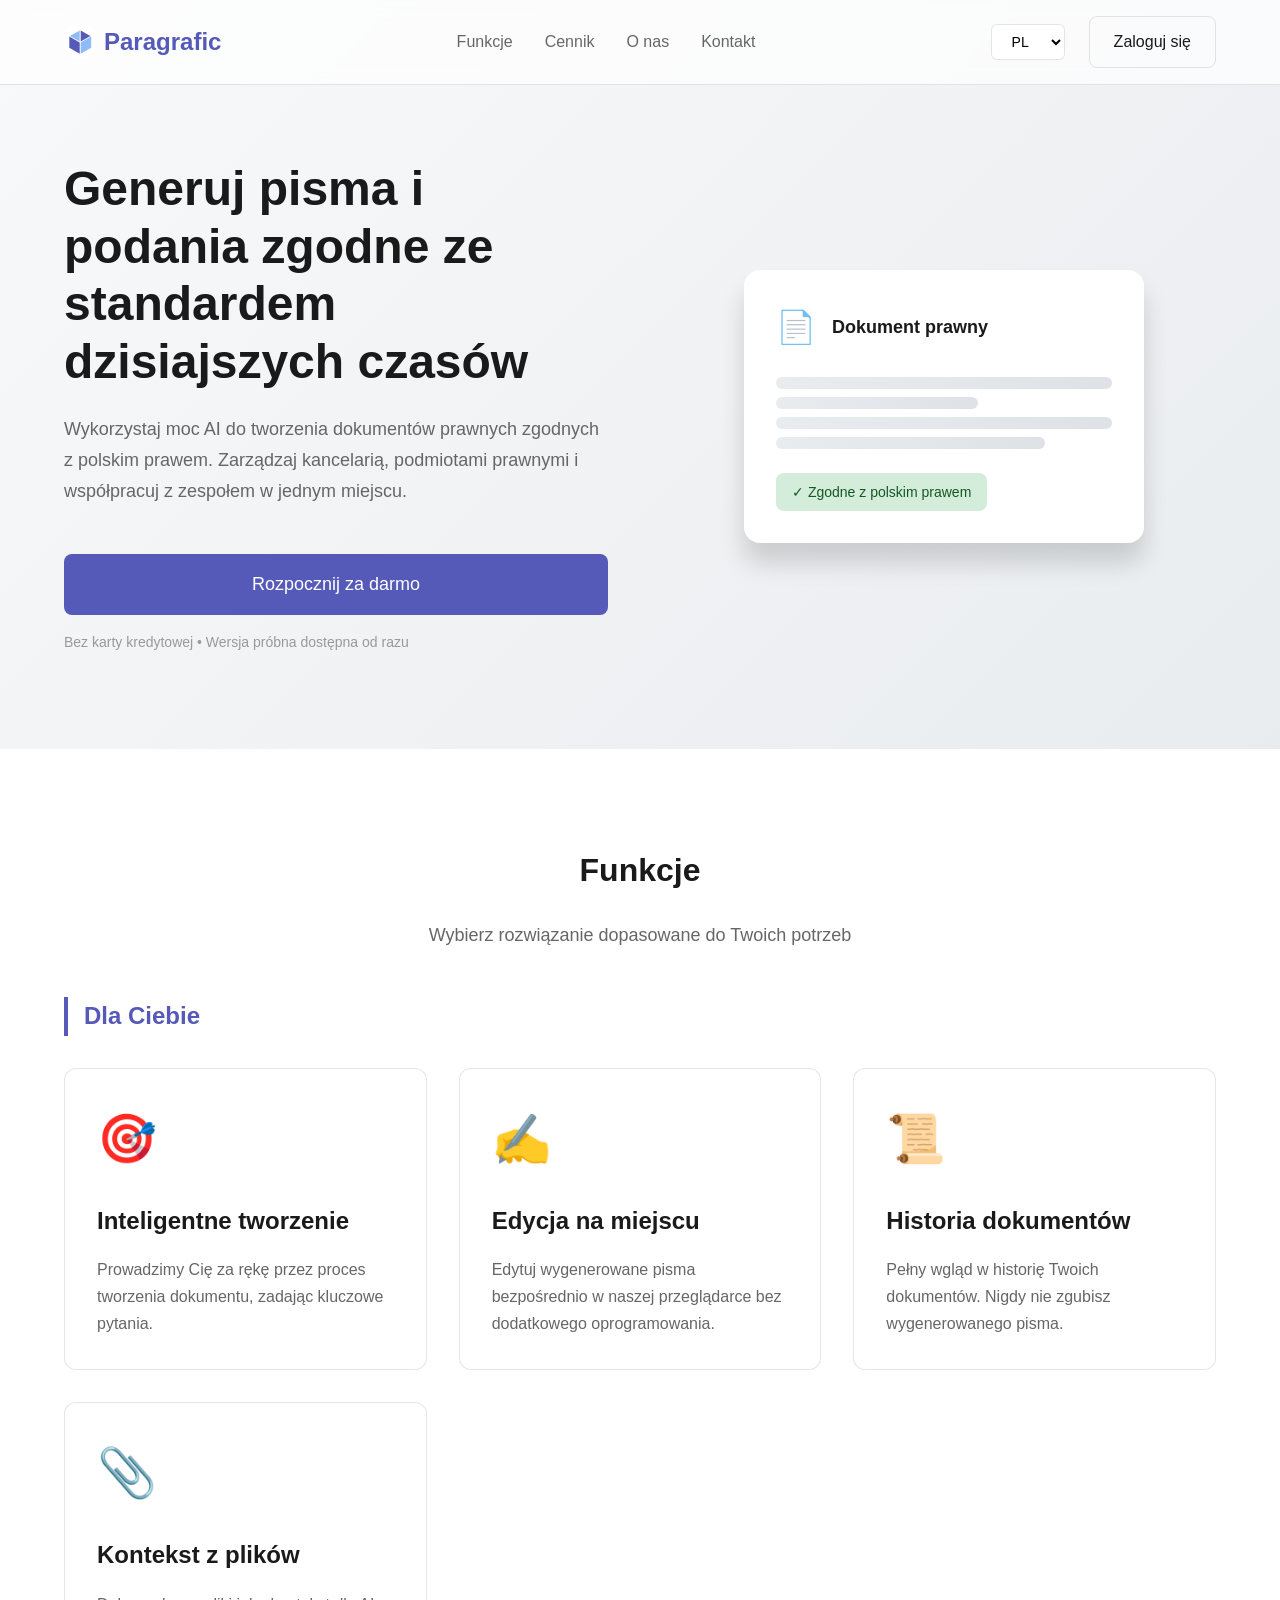
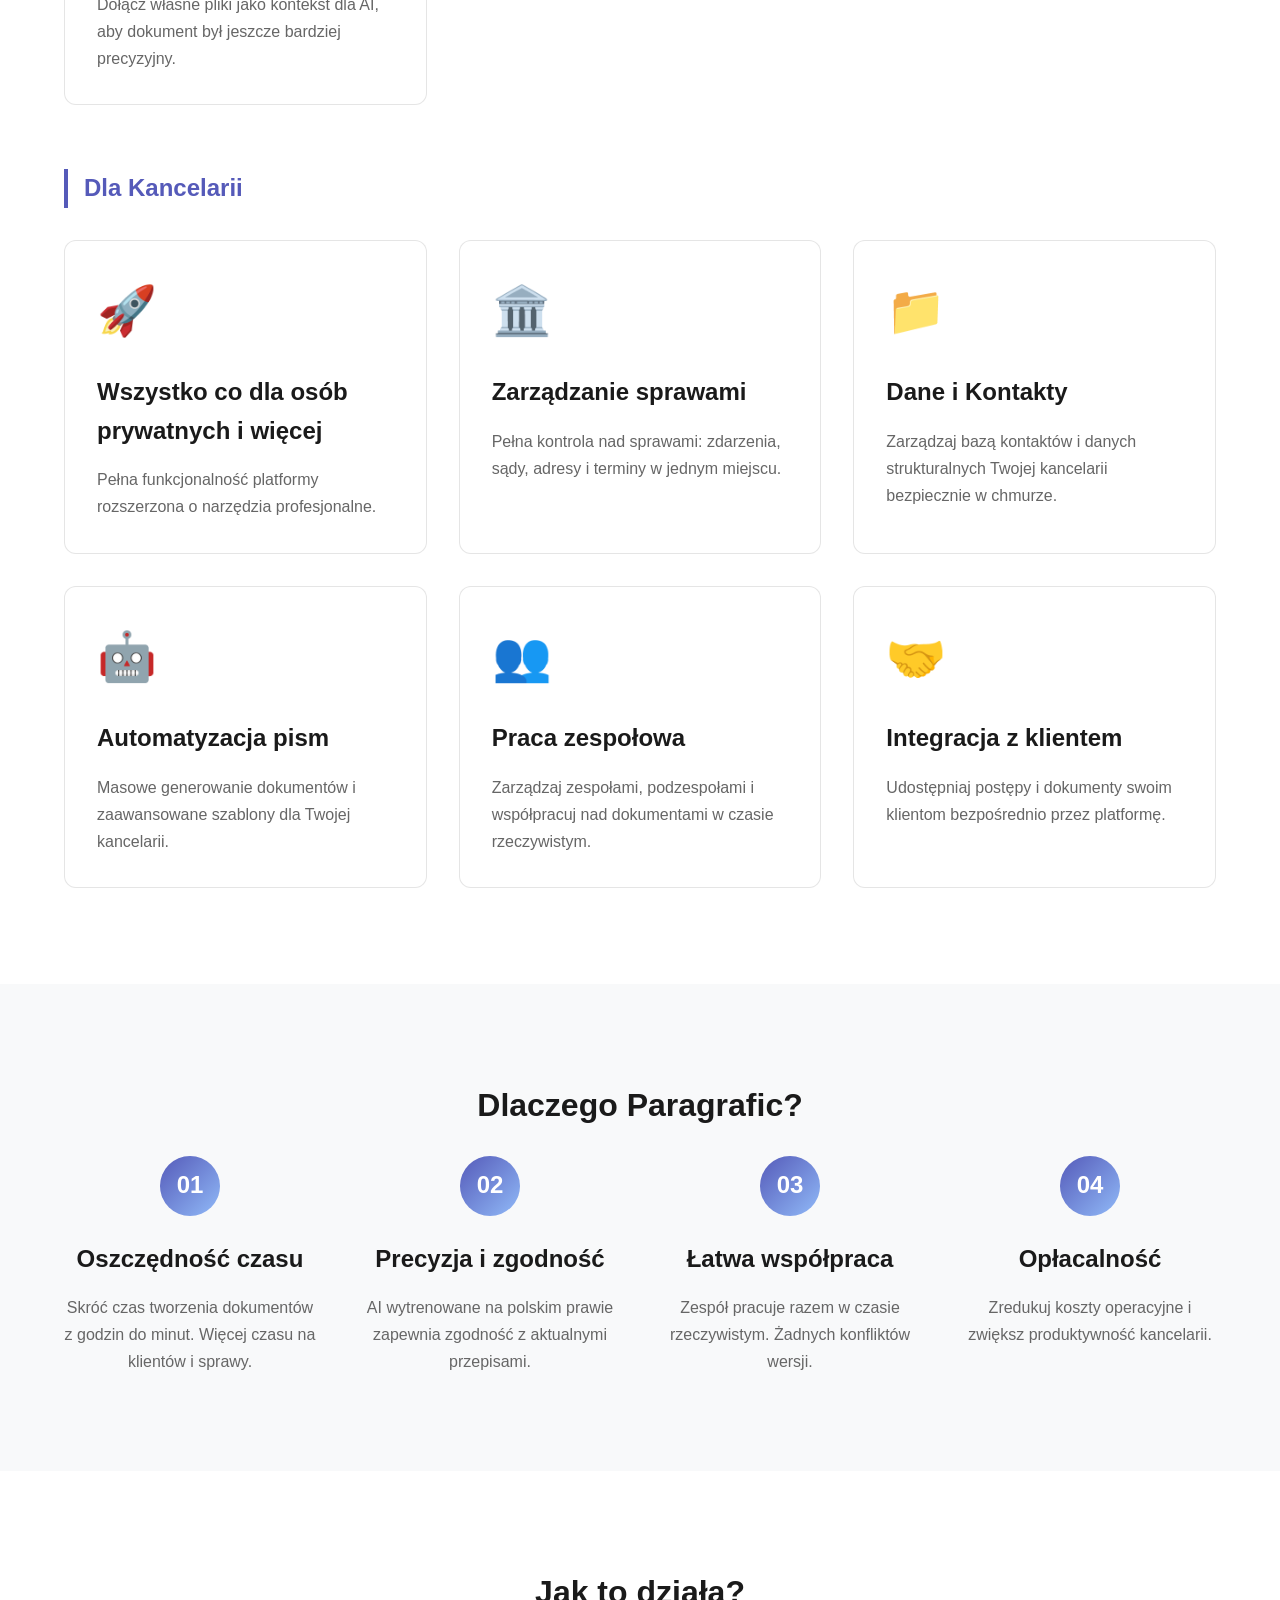
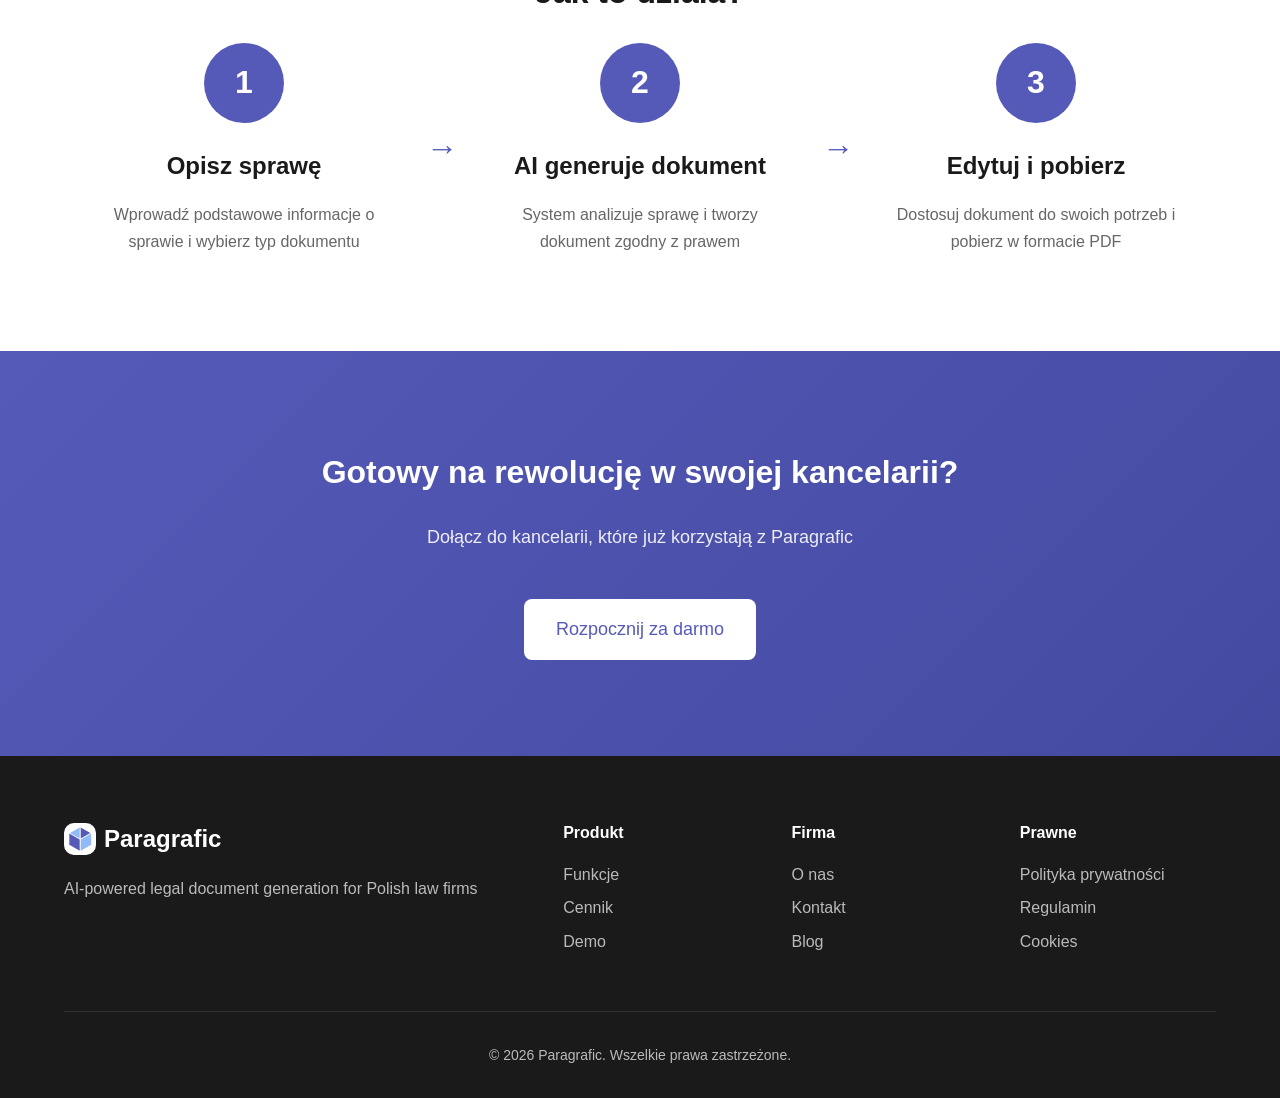
==== commit 2aa3e2c8: "Landing up" ====
--- a/index.html
+++ b/index.html
@@ -5,33 +5,33 @@
     <meta name="viewport" content="width=device-width, initial-scale=1.0">
 
     <!-- SEO Meta Tags -->
-    <title>LexAI - AI-Powered Legal Document Generation for Polish Law Firms</title>
+    <title>Paragrafic - AI-Powered Legal Document Generation for Polish Law Firms</title>
     <meta name="description" content="Generuj dokumenty prawne zgodne z polskim prawem za pomocą AI. Zarządzaj kancelarią, podmiotami prawnymi i współpracuj z zespołem w jednym miejscu.">
     <meta name="keywords" content="AI dokumenty prawne, generowanie pism, kancelaria prawna, polskie prawo, automatyzacja prawna">
-    <meta name="author" content="LexAI">
+    <meta name="author" content="Paragrafic">
     <meta name="robots" content="index, follow">
 
     <!-- Open Graph / Facebook -->
     <meta property="og:type" content="website">
-    <meta property="og:url" content="https://lexai.pl/">
-    <meta property="og:title" content="LexAI - AI-Powered Legal Document Generation">
+    <meta property="og:url" content="https://Paragrafic.pl/">
+    <meta property="og:title" content="Paragrafic - AI-Powered Legal Document Generation">
     <meta property="og:description" content="Generuj dokumenty prawne zgodne z polskim prawem za pomocą AI">
-    <meta property="og:image" content="https://lexai.pl/assets/images/og-image.jpg">
+    <meta property="og:image" content="https://Paragrafic.pl/assets/images/og-image.jpg">
 
     <!-- Twitter -->
     <meta property="twitter:card" content="summary_large_image">
-    <meta property="twitter:url" content="https://lexai.pl/">
-    <meta property="twitter:title" content="LexAI - AI-Powered Legal Document Generation">
+    <meta property="twitter:url" content="https://Paragrafic.pl/">
+    <meta property="twitter:title" content="Paragrafic - AI-Powered Legal Document Generation">
     <meta property="twitter:description" content="Generuj dokumenty prawne zgodne z polskim prawem za pomocą AI">
-    <meta property="twitter:image" content="https://lexai.pl/assets/images/og-image.jpg">
+    <meta property="twitter:image" content="https://Paragrafic.pl/assets/images/og-image.jpg">
 
     <!-- Canonical URL -->
-    <link rel="canonical" href="https://lexai.pl/">
+    <link rel="canonical" href="https://Paragrafic.pl/">
 
     <!-- Language Alternatives -->
-    <link rel="alternate" hreflang="pl" href="https://lexai.pl/">
-    <link rel="alternate" hreflang="en" href="https://lexai.pl/?lang=en">
-    <link rel="alternate" hreflang="x-default" href="https://lexai.pl/">
+    <link rel="alternate" hreflang="pl" href="https://Paragrafic.pl/">
+    <link rel="alternate" hreflang="en" href="https://Paragrafic.pl/?lang=en">
+    <link rel="alternate" hreflang="x-default" href="https://Paragrafic.pl/">
 
     <!-- Favicon -->
     <link rel="icon" type="image/svg+xml" href="assets/images/favicon.svg">
@@ -44,7 +44,7 @@
     {
       "@context": "https://schema.org",
       "@type": "SoftwareApplication",
-      "name": "LexAI",
+      "name": "Paragrafic",
       "applicationCategory": "BusinessApplication",
       "operatingSystem": "Web",
       "offers": {
@@ -55,8 +55,8 @@
       "description": "AI-powered legal document generation platform for Polish law firms",
       "provider": {
         "@type": "Organization",
-        "name": "LexAI",
-        "url": "https://lexai.pl"
+        "name": "Paragrafic",
+        "url": "https://Paragrafic.pl"
       }
     }
     </script>
@@ -67,14 +67,14 @@
         <nav class="nav container">
             <div class="nav-logo">
                 <a href="index.html" style="display: flex; align-items: center; gap: var(--spacing-xs);">
-                    <svg width="32" height="32" viewBox="0 0 32 32" xmlns="http://www.w3.org/2000/svg" aria-label="LexAI Logo">
+                    <svg width="32" height="32" viewBox="0 0 32 32" xmlns="http://www.w3.org/2000/svg" aria-label="Paragrafic Logo">
                         <g fill="none" fillRule="evenodd">
                             <path d="M10 0h12a10 10 0 0110 10v12a10 10 0 01-10 10H10A10 10 0 010 22V10A10 10 0 0110 0z" fill="#FFF"/>
                             <path d="M5.3 10.6l10.4 6v11.1l-10.4-6v-11zm11.4-6.2l9.7 5.5-9.7 5.6V4.4z" fill="#555AB9"/>
                             <path d="M27.2 10.6v11.2l-10.5 6V16.5l10.5-6zM15.7 4.4v11L6 10l9.7-5.5z" fill="#91BAF8"/>
                         </g>
                     </svg>
-                    <span class="nav-logo-text">LexAI</span>
+                    <span class="nav-logo-text">Paragrafic</span>
                 </a>
             </div>
 
@@ -137,41 +137,97 @@
         <div class="container">
             <h2 class="section-title" data-i18n="features.title">Funkcje</h2>
             <p class="section-subtitle" data-i18n="features.subtitle">
-                Wszystko czego potrzebujesz do zarządzania kancelarią prawną
+                Wybierz rozwiązanie dopasowane do Twoich potrzeb
             </p>
 
-            <div class="features-grid">
-                <article class="feature-card">
-                    <div class="feature-icon">🤖</div>
-                    <h3 class="feature-title" data-i18n="features.ai.title">Generowanie dokumentów AI</h3>
-                    <p class="feature-description" data-i18n="features.ai.description">
-                        Twórz pisma procesowe, umowy i podania w kilka minut dzięki AI wytrenowanemu na polskim prawie
-                    </p>
-                </article>
-
-                <article class="feature-card">
-                    <div class="feature-icon">🏢</div>
-                    <h3 class="feature-title" data-i18n="features.entities.title">Zarządzanie podmiotami</h3>
-                    <p class="feature-description" data-i18n="features.entities.description">
-                        Przechowuj dane klientów, firm, sądów i kancelarii w jednym miejscu z pełną historią
-                    </p>
-                </article>
-
-                <article class="feature-card">
-                    <div class="feature-icon">👥</div>
-                    <h3 class="feature-title" data-i18n="features.team.title">Współpraca zespołowa</h3>
-                    <p class="feature-description" data-i18n="features.team.description">
-                        Pracuj z zespołem nad sprawami, dziel się dokumentami i zarządzaj uprawnieniami
-                    </p>
-                </article>
-
-                <article class="feature-card">
-                    <div class="feature-icon">⚖️</div>
-                    <h3 class="feature-title" data-i18n="features.compliance.title">Zgodność z prawem</h3>
-                    <p class="feature-description" data-i18n="features.compliance.description">
-                        Wszystkie dokumenty zgodne z aktualnymi przepisami polskiego prawa i orzecznictwem
-                    </p>
-                </article>
+            <div class="features-group">
+                <h3 class="features-group-title" data-i18n="features.individuals.title">Dla Ciebie</h3>
+                <div class="features-grid">
+                    <article class="feature-card">
+                        <div class="feature-icon">🎯</div>
+                        <h3 class="feature-title" data-i18n="features.individuals.guided.title">Inteligentne tworzenie</h3>
+                        <p class="feature-description" data-i18n="features.individuals.guided.description">
+                            Prowadzimy Cię za rękę przez proces tworzenia dokumentu, zadając kluczowe pytania.
+                        </p>
+                    </article>
+
+                    <article class="feature-card">
+                        <div class="feature-icon">✍️</div>
+                        <h3 class="feature-title" data-i18n="features.individuals.editor.title">Edycja na miejscu</h3>
+                        <p class="feature-description" data-i18n="features.individuals.editor.description">
+                            Edytuj wygenerowane pisma bezpośrednio w naszej przeglądarce bez dodatkowego oprogramowania.
+                        </p>
+                    </article>
+
+                    <article class="feature-card">
+                        <div class="feature-icon">📜</div>
+                        <h3 class="feature-title" data-i18n="features.individuals.history.title">Historia dokumentów</h3>
+                        <p class="feature-description" data-i18n="features.individuals.history.description">
+                            Pełny wgląd w historię Twoich dokumentów. Nigdy nie zgubisz wygenerowanego pisma.
+                        </p>
+                    </article>
+
+                    <article class="feature-card">
+                        <div class="feature-icon">📎</div>
+                        <h3 class="feature-title" data-i18n="features.individuals.context.title">Kontekst z plików</h3>
+                        <p class="feature-description" data-i18n="features.individuals.context.description">
+                            Dołącz własne pliki jako kontekst dla AI, aby dokument był jeszcze bardziej precyzyjny.
+                        </p>
+                    </article>
+                </div>
+            </div>
+
+            <div class="features-group" style="margin-top: var(--spacing-2xl);">
+                <h3 class="features-group-title" data-i18n="features.lawFirms.title">Dla Kancelarii</h3>
+                <div class="features-grid">
+                    <article class="feature-card">
+                        <div class="feature-icon">🚀</div>
+                        <h3 class="feature-title" data-i18n="features.lawFirms.allInOne.title">Wszystko dla osób prywatnych i więcej</h3>
+                        <p class="feature-description" data-i18n="features.lawFirms.allInOne.description">
+                            Pełna funkcjonalność platformy rozszerzona o narzędzia profesjonalne.
+                        </p>
+                    </article>
+
+                    <article class="feature-card">
+                        <div class="feature-icon">🏛️</div>
+                        <h3 class="feature-title" data-i18n="features.lawFirms.cases.title">Zarządzanie sprawami</h3>
+                        <p class="feature-description" data-i18n="features.lawFirms.cases.description">
+                            Pełna kontrola nad sprawami: zdarzenia, sądy, adresy i terminy w jednym miejscu.
+                        </p>
+                    </article>
+
+                    <article class="feature-card">
+                        <div class="feature-icon">📁</div>
+                        <h3 class="feature-title" data-i18n="features.lawFirms.data.title">Dane i Kontakty</h3>
+                        <p class="feature-description" data-i18n="features.lawFirms.data.description">
+                            Zarządzaj bazą kontaktów i danych strukturalnych Twojej kancelarii bezpiecznie w chmurze.
+                        </p>
+                    </article>
+
+                    <article class="feature-card">
+                        <div class="feature-icon">🤖</div>
+                        <h3 class="feature-title" data-i18n="features.lawFirms.automation.title">Automatyzacja pism</h3>
+                        <p class="feature-description" data-i18n="features.lawFirms.automation.description">
+                            Masowe generowanie dokumentów i zaawansowane szablony dla Twojej kancelarii.
+                        </p>
+                    </article>
+
+                    <article class="feature-card">
+                        <div class="feature-icon">👥</div>
+                        <h3 class="feature-title" data-i18n="features.lawFirms.team.title">Praca zespołowa</h3>
+                        <p class="feature-description" data-i18n="features.lawFirms.team.description">
+                            Zarządzaj zespołami, podzespołami i współpracuj nad dokumentami w czasie rzeczywistym.
+                        </p>
+                    </article>
+
+                    <article class="feature-card">
+                        <div class="feature-icon">🤝</div>
+                        <h3 class="feature-title" data-i18n="features.lawFirms.clients.title">Integracja z klientem</h3>
+                        <p class="feature-description" data-i18n="features.lawFirms.clients.description">
+                            Udostępniaj postępy i dokumenty swoim klientom bezpośrednio przez platformę.
+                        </p>
+                    </article>
+                </div>
             </div>
         </div>
     </section>
@@ -179,7 +235,7 @@
     <!-- Benefits Section -->
     <section class="benefits">
         <div class="container">
-            <h2 class="section-title" data-i18n="benefits.title">Dlaczego LexAI?</h2>
+            <h2 class="section-title" data-i18n="benefits.title">Dlaczego Paragrafic?</h2>
 
             <div class="benefits-grid">
                 <div class="benefit-item">
@@ -268,7 +324,7 @@
                     Gotowy na rewolucję w swojej kancelarii?
                 </h2>
                 <p class="cta-subtitle" data-i18n="cta.subtitle">
-                    Dołącz do kancelarii, które już korzystają z LexAI
+                    Dołącz do kancelarii, które już korzystają z Paragrafic
                 </p>
                 <a href="http://localhost:8080" class="btn btn-primary btn-large" data-i18n="cta.button">
                     Rozpocznij za darmo
@@ -290,7 +346,7 @@
                                 <path d="M27.2 10.6v11.2l-10.5 6V16.5l10.5-6zM15.7 4.4v11L6 10l9.7-5.5z" fill="#91BAF8"/>
                             </g>
                         </svg>
-                        <span>LexAI</span>
+                        <span>Paragrafic</span>
                     </div>
                     <p class="footer-description" data-i18n="footer.description">
                         AI-powered legal document generation for Polish law firms
@@ -329,7 +385,7 @@
 
             <div class="footer-bottom">
                 <p class="footer-copyright">
-                    &copy; <span id="current-year">2026</span> LexAI. <span data-i18n="footer.rights">Wszelkie prawa zastrzeżone.</span>
+                    &copy; <span id="current-year">2026</span> Paragrafic. <span data-i18n="footer.rights">Wszelkie prawa zastrzeżone.</span>
                 </p>
             </div>
         </div>
--- a/css/styles.css
+++ b/css/styles.css
@@ -330,6 +330,16 @@
     background-color: var(--bg-white);
 }
 
+.features-group-title {
+    font-size: var(--font-size-xl);
+    font-weight: 700;
+    margin-bottom: var(--spacing-lg);
+    color: var(--primary);
+    position: relative;
+    padding-left: var(--spacing-sm);
+    border-left: 4px solid var(--primary);
+}
+
 .features-grid {
     display: grid;
     grid-template-columns: repeat(auto-fit, minmax(280px, 1fr));
@@ -776,11 +786,24 @@
     padding: var(--spacing-2xl) 0;
 }
 
+.plans-category-title {
+    font-size: var(--font-size-xl);
+    font-weight: 700;
+    margin-bottom: var(--spacing-xl);
+    text-align: center;
+    color: var(--text-primary);
+}
+
 .pricing-grid {
     display: grid;
     grid-template-columns: repeat(auto-fit, minmax(300px, 1fr));
     gap: var(--spacing-lg);
     margin-bottom: var(--spacing-3xl);
+}
+
+.pricing-grid.centered {
+    grid-template-columns: minmax(280px, 500px);
+    justify-content: center;
 }
 
 .pricing-card {
@@ -821,7 +844,13 @@
 .plan-name {
     font-size: var(--font-size-xl);
     font-weight: 700;
-    margin-bottom: var(--spacing-sm);
+    margin-bottom: 0.25rem;
+}
+
+.plan-tagline {
+    font-size: var(--font-size-sm);
+    color: var(--text-secondary);
+    margin-bottom: var(--spacing-md);
 }
 
 .plan-price {
@@ -851,6 +880,12 @@
     font-weight: bold;
 }
 
+.plan-features.grid-2 {
+    display: grid;
+    grid-template-columns: repeat(auto-fit, minmax(200px, 1fr));
+    gap: var(--spacing-sm);
+}
+
 .buy-tokens-section {
     background-color: var(--bg-light);
     padding: var(--spacing-xl);
